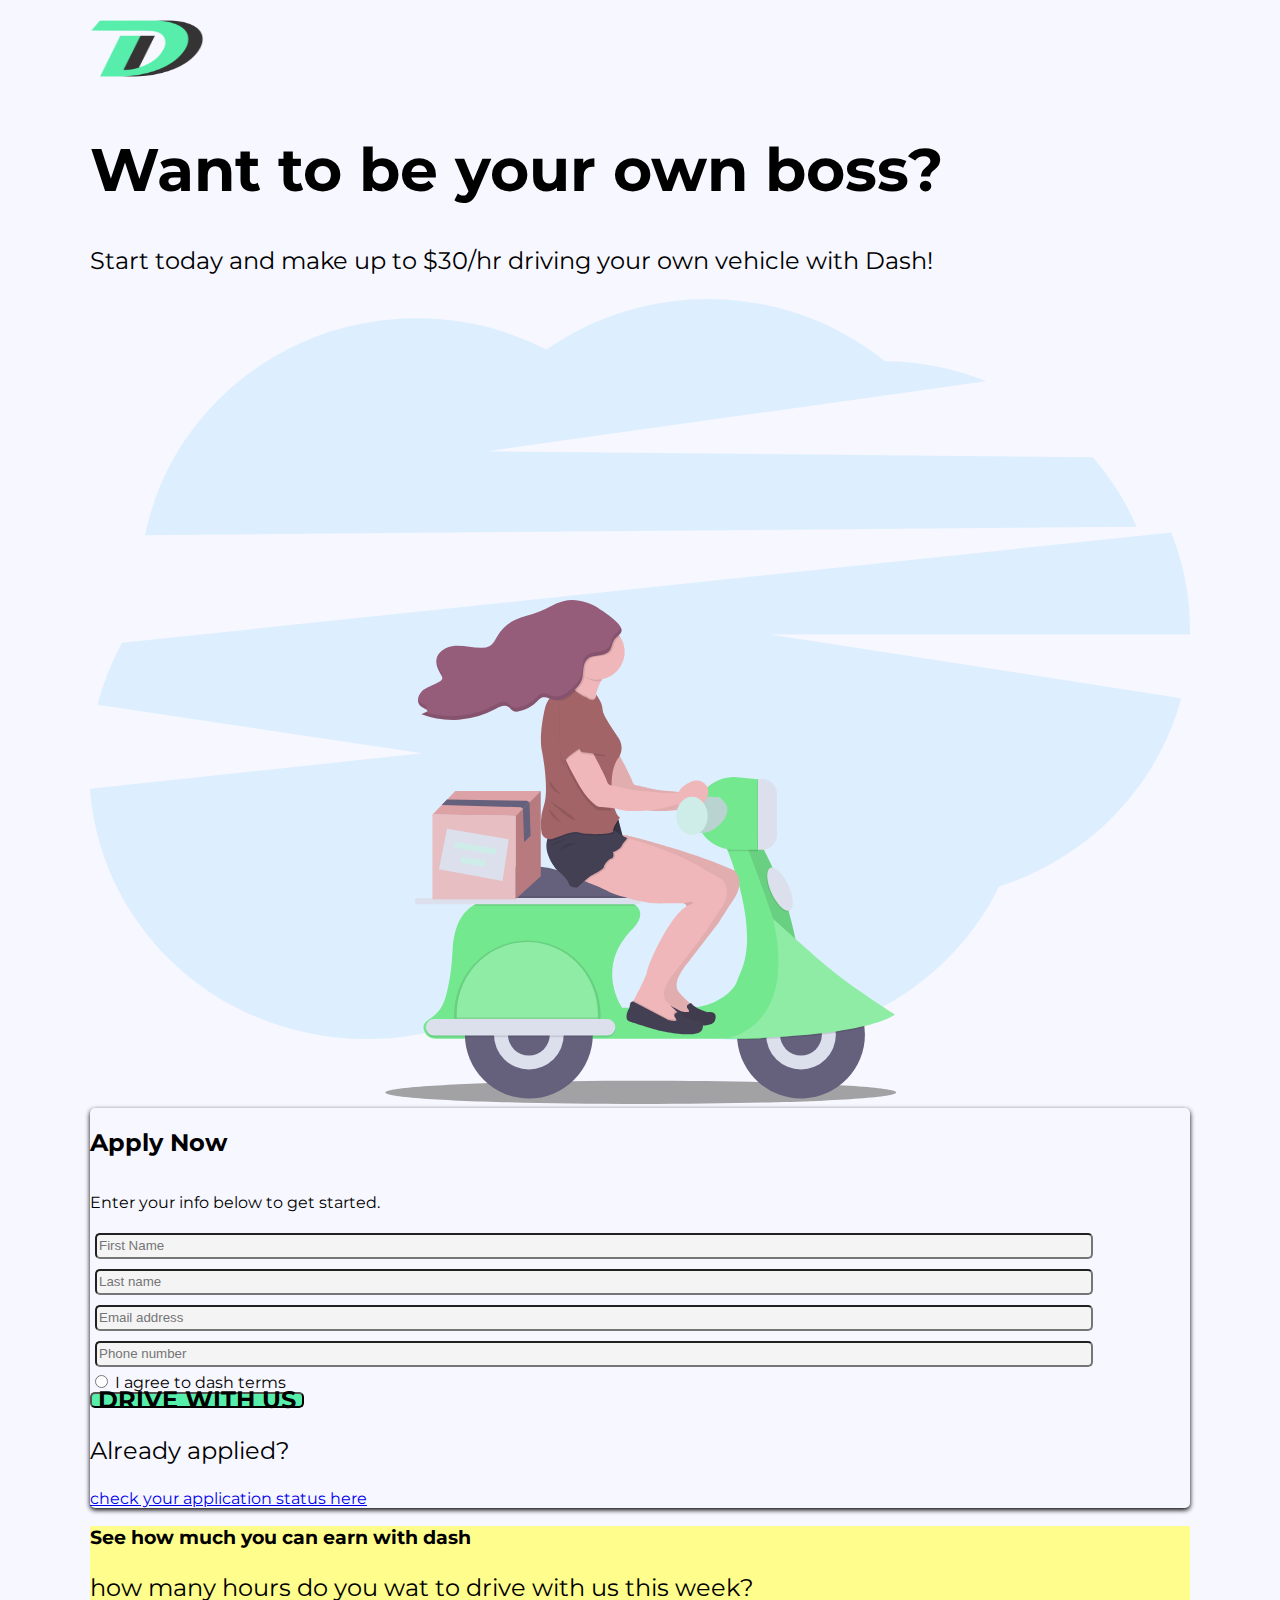
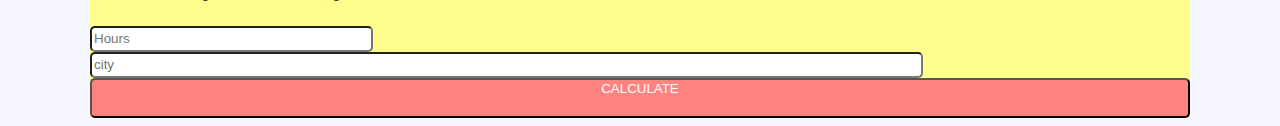
==== Landing page/index.html @ cfe4fe91 "1" ====
<!DOCTYPE html>
<html lang="en">

    <head>
        <meta charset="UTF-8">
        <meta name="viewport" content="width=device-width, initial-scale=1.0">
        <title>Document</title>
        <link rel="stylesheet" href="css/main.css">
        <link rel="preconnect" href="https://fonts.gstatic.com">
        <link rel="preconnect" href="https://fonts.gstatic.com">
        <link href="https://fonts.googleapis.com/css2?family=Montserrat:ital,wght@0,100;0,200;0,300;0,400;0,500;0,700;0,800;0,900;1,100;1,200;1,300;1,400;1,500;1,600;1,700;1,800;1,900&display=swap" rel="stylesheet">
    </head>
    <body>

        <main>
            <header>
                <img src="images/logo.png" class="d" alt="D">
            </header> 
        
            <article>
                <!-- adding a h1 because I know this will be the largest text -->
                <h1> 
                    Want to be your own boss?
                </h1>
                <!-- adding a tag becasue I know that this will be the same font size as the font in the footer -->
                <p>
                    Start today and make up to $30/hr driving
                    your own vehicle with Dash!
                </p>
                <img src="images/scooter.svg" alt="scooter" class="scooter">

                <div class="box">

                    <h2>Apply Now</h2>
                    
                    <p class="enter">
                        Enter your info below to get started.
                    </p>
                    
                    <form action="thanks.html" method="post">
                        <div>
                            <label for="" ></label>
                            <input type="text" class="text-box" name="full name" id="full name"
                             placeholder="First Name" >
                        </div>
                        <div>
                            <label for=""></label>
                            <input type="email" class="text-box" name="last name" id="your email" required placeholder="Last name">
                        </div>
                        <div>
                            <label for="" ></label>
                            <input type= "text" class="text-box" name="email"
                            id="your message" placeholder="Email address">
                            
                        </div>
                        <div>
                            <label for="" ></label>
                            <input type= "text" class="text-box" name="your message"
                             placeholder="Phone number">
                            
                        </div>
                        
                        <input type="radio" id="yes" name="past">
                        <label for="">I agree to dash terms</label>
                        <div class="link">

                            <button id="us" type="submit">DRIVE WITH US</button>
                            <p class="applied"> Already applied? </p>
                            <a href="Check your application status here"> check your application status here</a>
                        </div>
                    
                    </form>
                </div>

            </article>
            
            
            
            
        </main>
        <footer>
            <!-- used h3 because it's like an announcement but still bold -->
            <h3>
                See how much you can earn with dash
            </h3>
            <p>
                how many hours do you wat to drive with us this week?
            </p>
            <div class="calculate">

                <div>
                    <label for=""></label>
                    <input type= "text" name="hours"
                    placeholder="Hours" class="message" id="hours">
                    
                </div>
                <div>
                    <label for=""></label>
                    <input type= "text" name="city"
                    placeholder="city" class="message" id="city">
                </div>
                <button type="submit" id="calculate">CALCULATE</button>
            </div>

        </footer>
    </body>


</html>
---- Landing page/css/main.css ----
/* adding padding for mobile version and changing background color */
body{
  padding-left: 38px;
  padding-right: 38px;
  background-color: #F7F7FF;
  font-family: 'Montserrat', sans-serif;
}
/* changing the footer color */
footer{
    background-color: #fffd8c;
}
/* Adjusting height and width of the D logo */
.d{
    width: 114px;
    height: 81px;
}
/* adjusting paragraph font-size */
p{
    font-size: 24px;
}
/* adjustments on the Drive with us button */
#us{
    font-size: 24px;
    background-color: #57eeab;
    border-radius: 5px;
    font-family: 'Montserrat', sans-serif;
    font-weight: bold;
    line-height: 10px;
}
/* text box adjustments and sizing */
.text-box{
    background-color: #F4F4F5 ;
    border-radius: 5px;
    width: 90%;
    margin: 5px;
    line-height: 20px;
}
/* Adjusting layout of the form */
.box{
    box-shadow: 0 2px 5px 0 black;
    display: flex;
    flex-direction: column;
    border-radius: 5px;
} 
/* calcualte button adjustments */
#calculate{
    background-color:#ff8480;
    color: white;
    border-radius: 5px;
    padding-bottom: 20px;
    width: 100%;
}
/* changing enter info font-size */
.enter{
    font-family: 'Montserrat', sans-serif;
    font-size: 16px;
}
.message{
    display: flex;
}
/* changing width of hour text box */
#hours{
    width: 25%;
}
/* changing width of city text box */
#city{
    width: 75%;
}
.message{
    border-radius: 5px;
    line-height: 20px;
}
/* adjusting all h1 text to 60px */
h1{ 
    font-size: 60px;
}
/* ///////////////////// */
/* iPad */ 
/* //////////////////// */
@media screen and (min-width:375px){

body{
    padding-left: 140px;
    padding-right: 140px;
}

}
/* //////////////////// */
/* desktop */
/* //////////////////// */
@media screen and (min-width:768px) {


body{
    padding-left: 82px;
    padding-right: 82px;  
}

}
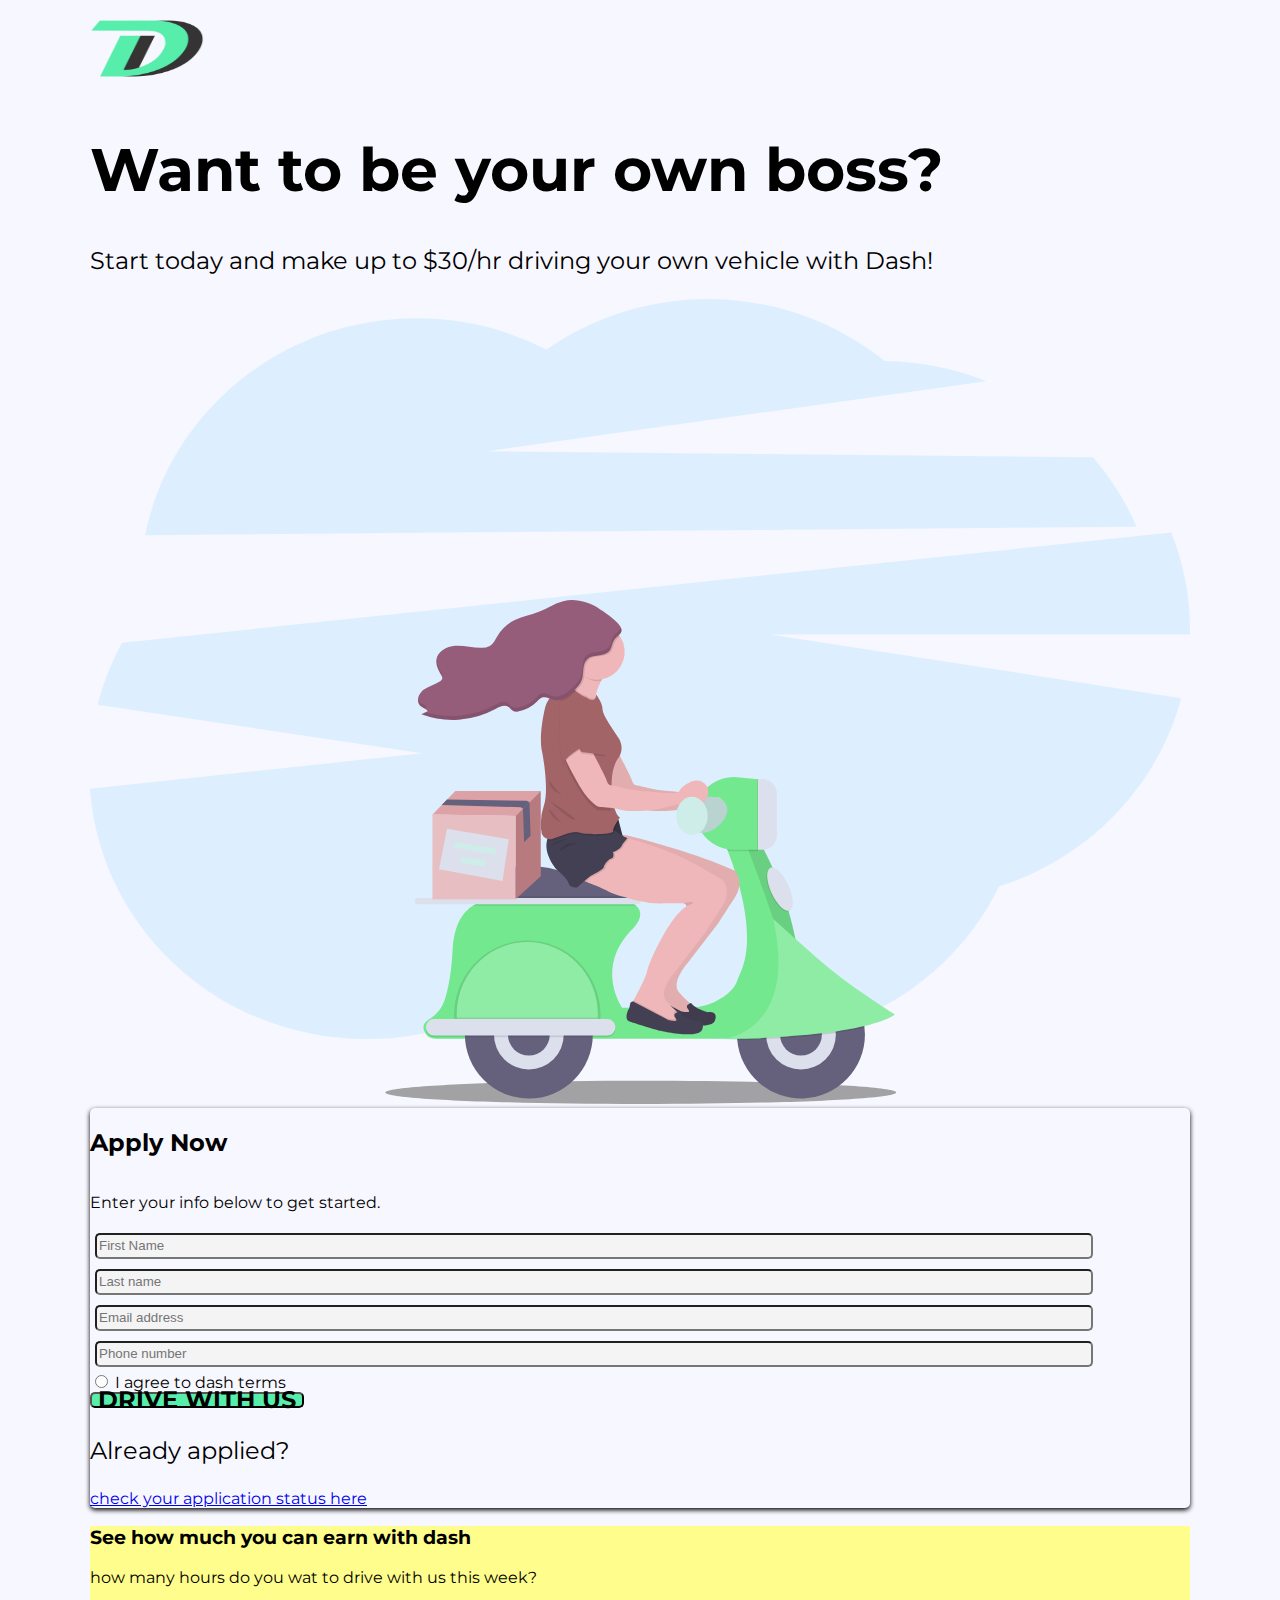
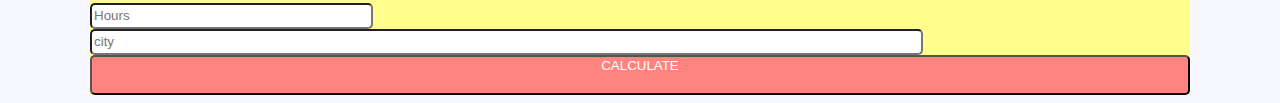
==== commit 048fdbaf: "1" ====
--- a/Landing page/index.html
+++ b/Landing page/index.html
@@ -83,7 +83,7 @@
             <h3>
                 See how much you can earn with dash
             </h3>
-            <p>
+            <p class="enter">
                 how many hours do you wat to drive with us this week?
             </p>
             <div class="calculate">
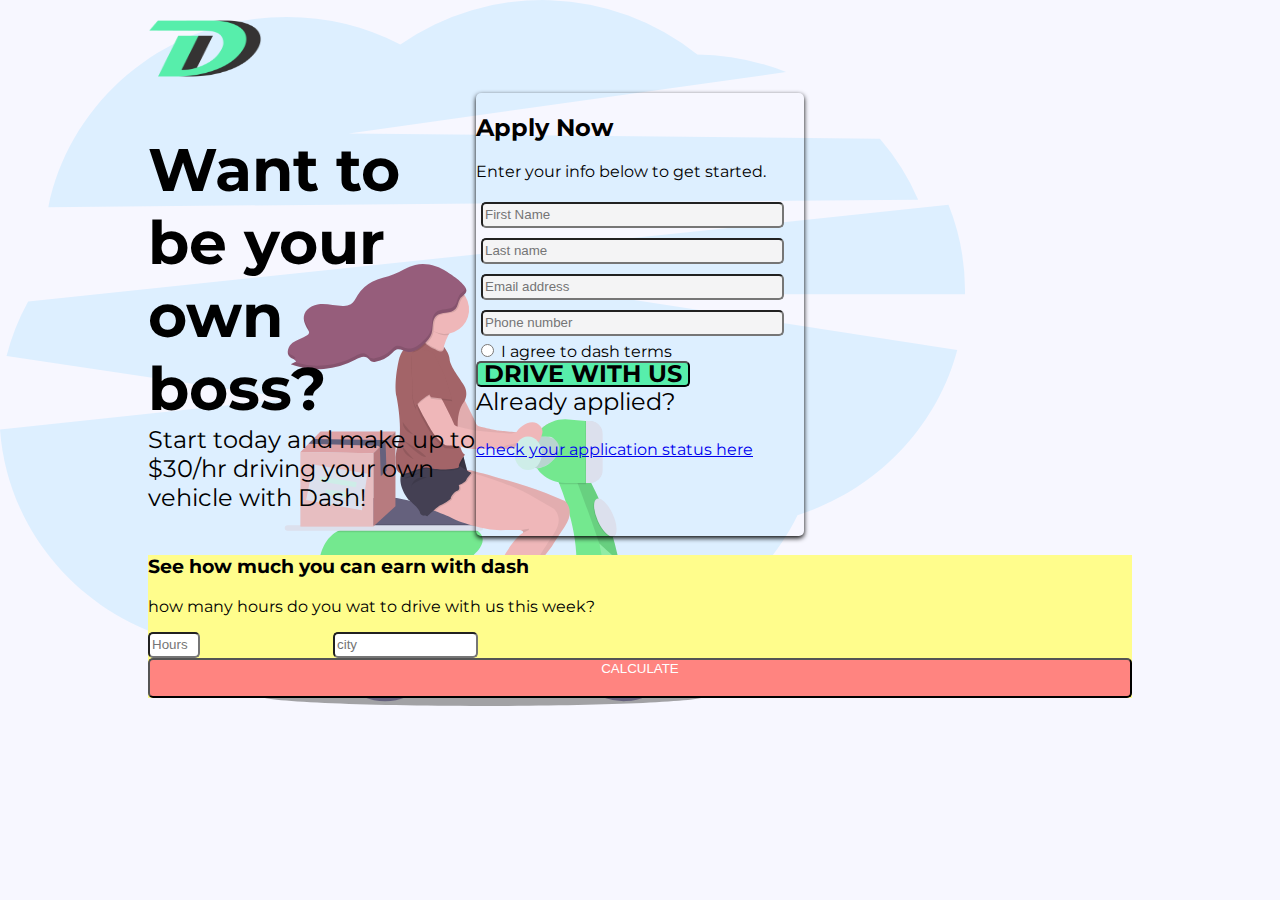
==== commit 274667cf: "1" ====
--- a/Landing page/index.html
+++ b/Landing page/index.html
@@ -18,15 +18,18 @@
             </header> 
         
             <article>
-                <!-- adding a h1 because I know this will be the largest text -->
-                <h1> 
-                    Want to be your own boss?
-                </h1>
-                <!-- adding a tag becasue I know that this will be the same font size as the font in the footer -->
-                <p>
-                    Start today and make up to $30/hr driving
-                    your own vehicle with Dash!
-                </p>
+                <div class="upper">
+
+                    <!-- adding a h1 because I know this will be the largest text -->
+                    <h1> 
+                        Want to be your own boss?
+                    </h1>
+                    <!-- adding a tag becasue I know that this will be the same font size as the font in the footer -->
+                    <p>
+                        Start today and make up to $30/hr driving
+                        your own vehicle with Dash!
+                    </p>
+                </div>
                 <img src="images/scooter.svg" alt="scooter" class="scooter">
 
                 <div class="box">
--- a/Landing page/css/main.css
+++ b/Landing page/css/main.css
@@ -17,6 +17,7 @@
 /* adjusting paragraph font-size */
 p{
     font-size: 24px;
+    margin-top: 0;
 }
 /* adjustments on the Drive with us button */
 #us{
@@ -25,7 +26,7 @@
     border-radius: 5px;
     font-family: 'Montserrat', sans-serif;
     font-weight: bold;
-    line-height: 10px;
+    line-height: 20px;
 }
 /* text box adjustments and sizing */
 .text-box{
@@ -50,21 +51,23 @@
     padding-bottom: 20px;
     width: 100%;
 }
+.calculate{
+    display: flex;
+    flex-wrap: wrap;
+}
 /* changing enter info font-size */
 .enter{
     font-family: 'Montserrat', sans-serif;
     font-size: 16px;
 }
-.message{
-    display: flex;
-}
+
 /* changing width of hour text box */
 #hours{
-    width: 25%;
+    width: 24%;
 }
 /* changing width of city text box */
 #city{
-    width: 75%;
+    width: 74%;
 }
 .message{
     border-radius: 5px;
@@ -73,16 +76,19 @@
 /* adjusting all h1 text to 60px */
 h1{ 
     font-size: 60px;
+    margin-bottom: 0;
 }
 /* ///////////////////// */
 /* iPad */ 
 /* //////////////////// */
 @media screen and (min-width:375px){
+/* adding padding to either side */
+body{
+    /* padding-left: 82px;
+    padding-right: 82px; */
+    padding: 0 82px;
+}
 
-body{
-    padding-left: 140px;
-    padding-right: 140px;
-}
 
 }
 /* //////////////////// */
@@ -90,10 +96,21 @@
 /* //////////////////// */
 @media screen and (min-width:768px) {
 
+.scooter{
+    display: none;
+}
 
 body{
-    padding-left: 82px;
-    padding-right: 82px;  
+    padding-left: 140px;
+    padding-right: 140px; 
+    background-image: url("../images/scooter.svg");
+    background-repeat: no-repeat; 
+}
+article{
+    display: grid;
+    grid-template-columns: 1fr 1fr 1fr;
 }
 
+
+
 }
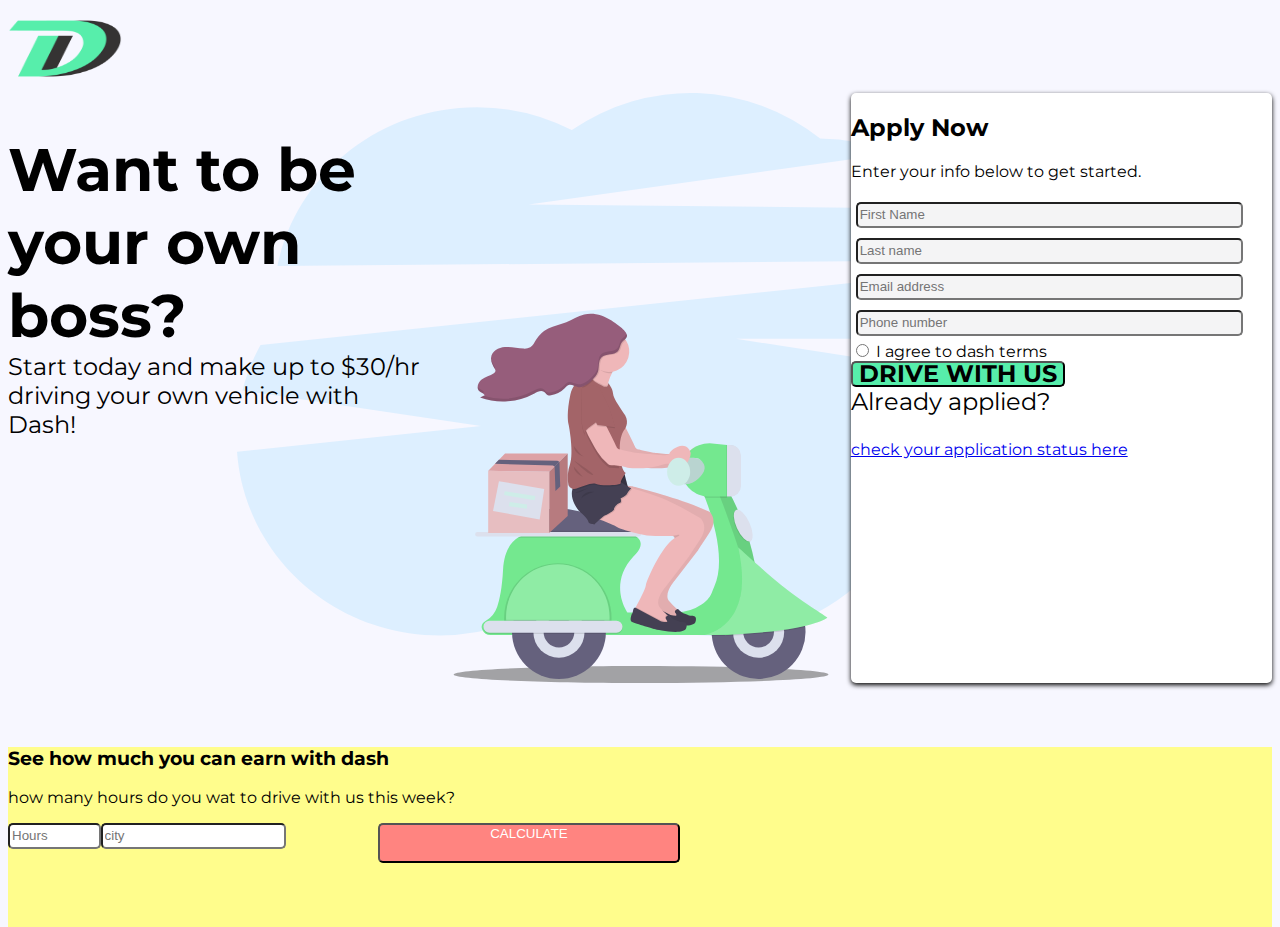
==== commit 6927afc9: "saturday" ====
--- a/Landing page/index.html
+++ b/Landing page/index.html
@@ -1,6 +1,6 @@
 <!DOCTYPE html>
 <html lang="en">
-
+<!-- adding links -->
     <head>
         <meta charset="UTF-8">
         <meta name="viewport" content="width=device-width, initial-scale=1.0">
@@ -13,6 +13,7 @@
     <body>
 
         <main>
+            <!-- adding the D logo above everthing -->
             <header>
                 <img src="images/logo.png" class="d" alt="D">
             </header> 
@@ -30,6 +31,7 @@
                         your own vehicle with Dash!
                     </p>
                 </div>
+                <!-- adding the scooter image in the correct place -->
                 <img src="images/scooter.svg" alt="scooter" class="scooter">
 
                 <div class="box">
@@ -82,27 +84,32 @@
             
         </main>
         <footer>
-            <!-- used h3 because it's like an announcement but still bold -->
-            <h3>
-                See how much you can earn with dash
-            </h3>
-            <p class="enter">
-                how many hours do you wat to drive with us this week?
-            </p>
-            <div class="calculate">
+            <div class="element">
 
-                <div>
-                    <label for=""></label>
-                    <input type= "text" name="hours"
-                    placeholder="Hours" class="message" id="hours">
-                    
+                <!-- used h3 because it's like an announcement but still bold -->
+                <h3>
+                    See how much you can earn with dash
+                </h3>
+                <p class="enter">
+                    how many hours do you wat to drive with us this week?
+                </p>
+                <div class="calculate">
+                    <div class="flex">
+
+                        <div id="one">
+                            <label for=""></label>
+                            <input type= "text" name="hours"
+                            placeholder="Hours" class="message" id="hours">
+                            
+                        </div>
+                        <div id="two">
+                            <label for=""></label>
+                            <input type= "text" name="city"
+                            placeholder="city" class="message" id="city">
+                        </div>
+                    </div>
+                    <button type="submit" id="calculate">CALCULATE</button>
                 </div>
-                <div>
-                    <label for=""></label>
-                    <input type= "text" name="city"
-                    placeholder="city" class="message" id="city">
-                </div>
-                <button type="submit" id="calculate">CALCULATE</button>
             </div>
 
         </footer>
--- a/Landing page/css/main.css
+++ b/Landing page/css/main.css
@@ -42,6 +42,9 @@
     display: flex;
     flex-direction: column;
     border-radius: 5px;
+    background-color: white;
+    max-width: 535px;
+    height: 590px;
 } 
 /* calcualte button adjustments */
 #calculate{
@@ -49,7 +52,8 @@
     color: white;
     border-radius: 5px;
     padding-bottom: 20px;
-    width: 100%;
+    max-width: 302px;
+    width: 302px;
 }
 .calculate{
     display: flex;
@@ -60,14 +64,21 @@
     font-family: 'Montserrat', sans-serif;
     font-size: 16px;
 }
-
+#one{
+    width: 25%;
+}
+.flex{
+    display: flex;
+}
 /* changing width of hour text box */
 #hours{
-    width: 24%;
+    width: 100%;
+    box-sizing: border-box;
 }
 /* changing width of city text box */
 #city{
-    width: 74%;
+    width: 100%;
+    box-sizing: border-box;
 }
 .message{
     border-radius: 5px;
@@ -99,17 +110,46 @@
 .scooter{
     display: none;
 }
-
+main{
+    height: 80%;
+    max-width: 1640px;
+    margin: 0 auto;
+}
+.calculate{
+    width: auto;
+}
+html{
+    height: 100%;
+}
+.element{
+    max-width: 1640px;
+    margin: 0 auto;
+}
+footer{
+    height: 20%;
+}
+.upper{
+    max-width:505px;
+    display: center;
+}
 body{
     padding-left: 140px;
     padding-right: 140px; 
-    background-image: url("../images/scooter.svg");
-    background-repeat: no-repeat; 
+    height: 100%;
+    padding: 0;
 }
 article{
     display: grid;
     grid-template-columns: 1fr 1fr 1fr;
 }
+.box{
+    grid-column-start: 3;
+}
+article{
+    background-image: url("../images/scooter.svg");
+    background-repeat: no-repeat; 
+    background-position: center;
+}
 
 
 
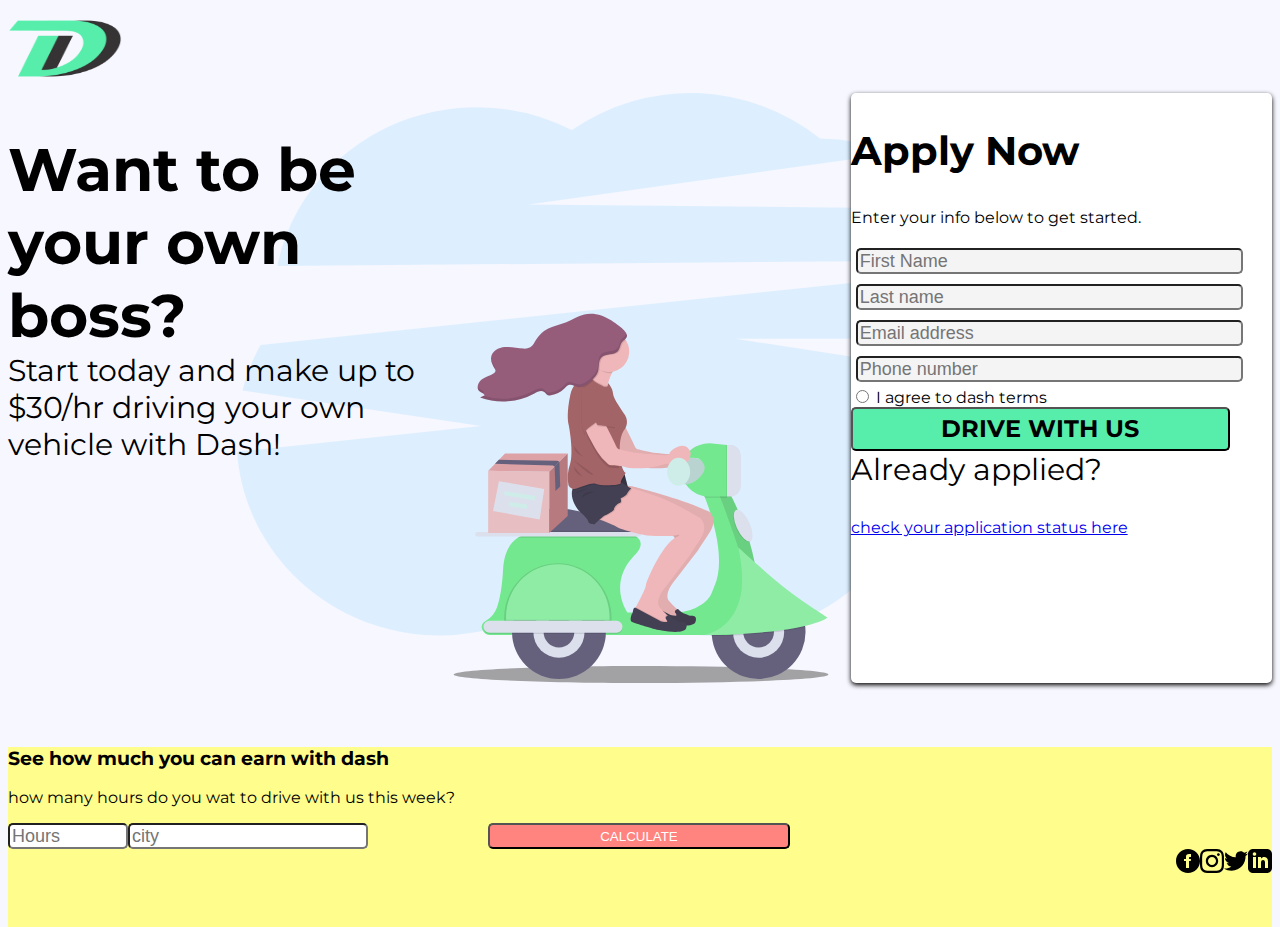
==== commit be86f769: "friday" ====
--- a/Landing page/index.html
+++ b/Landing page/index.html
@@ -44,22 +44,22 @@
                     
                     <form action="thanks.html" method="post">
                         <div>
-                            <label for="" ></label>
+                            
                             <input type="text" class="text-box" name="full name" id="full name"
                              placeholder="First Name" >
                         </div>
                         <div>
-                            <label for=""></label>
+                            
                             <input type="email" class="text-box" name="last name" id="your email" required placeholder="Last name">
                         </div>
                         <div>
-                            <label for="" ></label>
+                            
                             <input type= "text" class="text-box" name="email"
                             id="your message" placeholder="Email address">
                             
                         </div>
                         <div>
-                            <label for="" ></label>
+                            
                             <input type= "text" class="text-box" name="your message"
                              placeholder="Phone number">
                             
@@ -97,18 +97,26 @@
                     <div class="flex">
 
                         <div id="one">
-                            <label for=""></label>
+                            
                             <input type= "text" name="hours"
                             placeholder="Hours" class="message" id="hours">
                             
                         </div>
                         <div id="two">
-                            <label for=""></label>
+                            
                             <input type= "text" name="city"
                             placeholder="city" class="message" id="city">
                         </div>
                     </div>
                     <button type="submit" id="calculate">CALCULATE</button>
+                </div>
+                <div class="icons">
+
+                    <!-- adding social media icons -->
+                    <img src="images/iconmonstr-facebook-4.svg">
+                    <img src="images/iconmonstr-instagram-11.svg">
+                    <img src="images/iconmonstr-twitter-1.svg">
+                    <img src="images/iconmonstr-linkedin-3.svg">
                 </div>
             </div>
 
--- a/Landing page/css/main.css
+++ b/Landing page/css/main.css
@@ -27,6 +27,8 @@
     font-family: 'Montserrat', sans-serif;
     font-weight: bold;
     line-height: 20px;
+    width: 90%;
+    padding: 10px;
 }
 /* text box adjustments and sizing */
 .text-box{
@@ -51,7 +53,6 @@
     background-color:#ff8480;
     color: white;
     border-radius: 5px;
-    padding-bottom: 20px;
     max-width: 302px;
     width: 302px;
 }
@@ -89,6 +90,16 @@
     font-size: 60px;
     margin-bottom: 0;
 }
+/* changing font size for apple now */
+h2{
+    font-size: 40px;
+}
+/* adjusting icon placement */
+.icons{
+    display: flex;
+    justify-content: center;
+    justify-content: space-around;
+}
 /* ///////////////////// */
 /* iPad */ 
 /* //////////////////// */
@@ -98,6 +109,12 @@
     /* padding-left: 82px;
     padding-right: 82px; */
     padding: 0 82px;
+}
+article p{
+    font-size: 30px;
+}
+.message, .text-box{
+    font-size: 18px;
 }
 
 
@@ -150,7 +167,9 @@
     background-repeat: no-repeat; 
     background-position: center;
 }
-
+.icons{
+    justify-content: flex-end;
+}
 
 
 }
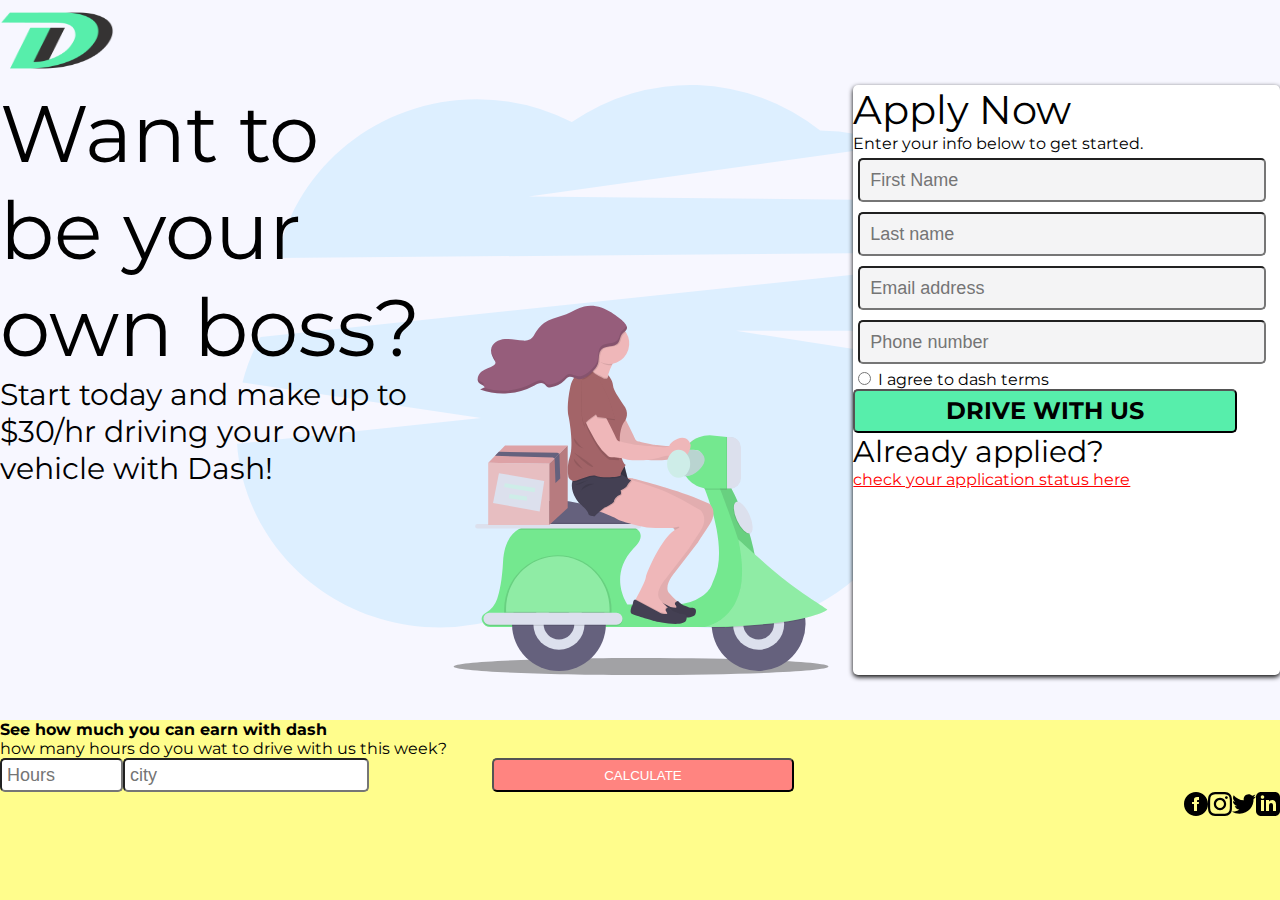
==== commit ea93e201: "changes" ====
--- a/Landing page/index.html
+++ b/Landing page/index.html
@@ -19,6 +19,7 @@
             </header> 
         
             <article>
+                
                 <div class="upper">
 
                     <!-- adding a h1 because I know this will be the largest text -->
@@ -33,7 +34,7 @@
                 </div>
                 <!-- adding the scooter image in the correct place -->
                 <img src="images/scooter.svg" alt="scooter" class="scooter">
-
+                <!-- adding a div around all the elements for a form -->
                 <div class="box">
 
                     <h2>Apply Now</h2>
@@ -41,13 +42,15 @@
                     <p class="enter">
                         Enter your info below to get started.
                     </p>
-                    
-                    <form action="thanks.html" method="post">
+                    <!-- adding a form for people to fill out info -->
+                    <form>
+                        <!-- individual slots -->
                         <div>
                             
                             <input type="text" class="text-box" name="full name" id="full name"
                              placeholder="First Name" >
                         </div>
+                        <!-- individual slots -->
                         <div>
                             
                             <input type="email" class="text-box" name="last name" id="your email" required placeholder="Last name">
@@ -68,10 +71,10 @@
                         <input type="radio" id="yes" name="past">
                         <label for="">I agree to dash terms</label>
                         <div class="link">
-
+                            <!-- link with a button -->
                             <button id="us" type="submit">DRIVE WITH US</button>
                             <p class="applied"> Already applied? </p>
-                            <a href="Check your application status here"> check your application status here</a>
+                            <a href="Check your application status here" id="red"> check your application status here</a>
                         </div>
                     
                     </form>
@@ -84,24 +87,28 @@
             
         </main>
         <footer>
+            <!-- setting a class to this div so I can set a max width to it -->
             <div class="element">
+                <div class="line">
 
-                <!-- used h3 because it's like an announcement but still bold -->
-                <h3>
-                    See how much you can earn with dash
-                </h3>
-                <p class="enter">
-                    how many hours do you wat to drive with us this week?
-                </p>
+                    <!-- used h3 because it's like an announcement but still bold -->
+                    <h3>
+                        See how much you can earn with dash
+                    </h3>
+                    <p class="enter">
+                        how many hours do you wat to drive with us this week?
+                    </p>
+                </div>
                 <div class="calculate">
                     <div class="flex">
-
+                        <!-- putting a div around so I can make it take up 25% width in mobile -->
                         <div id="one">
                             
                             <input type= "text" name="hours"
                             placeholder="Hours" class="message" id="hours">
                             
                         </div>
+                        <!-- putting a div around so I can make it take up 75% width in mobile -->
                         <div id="two">
                             
                             <input type= "text" name="city"
--- a/Landing page/css/main.css
+++ b/Landing page/css/main.css
@@ -1,3 +1,92 @@
+/* css reset */
+html,
+body,
+div,
+span,
+applet,
+object,
+iframe,
+h1,
+h2,
+h3,
+h4,
+h5,
+h6,
+p,
+blockquote,
+pre,
+a,
+abbr,
+acronym,
+address,
+big,
+cite,
+code,
+del,
+dfn,
+em,
+img,
+ins,
+kbd,
+q,
+s,
+samp,
+small,
+strike,
+strong,
+sub,
+sup,
+tt,
+var,
+b,
+u,
+i,
+center,
+dl,
+dt,
+dd,
+ol,
+ul,
+li,
+fieldset,
+form,
+label,
+legend,
+table,
+caption,
+tbody,
+tfoot,
+thead,
+tr,
+th,
+td,
+article,
+aside,
+canvas,
+details,
+embed,
+figure,
+figcaption,
+footer,
+header,
+hgroup,
+menu,
+nav,
+output,
+ruby,
+section,
+summary,
+time,
+mark,
+audio,
+video {
+  margin: 0;
+  padding: 0;
+  border: 0;
+  font-size: 100%;
+  font: inherit;
+  vertical-align: baseline;
+}
 /* adding padding for mobile version and changing background color */
 body{
   padding-left: 38px;
@@ -30,6 +119,9 @@
     width: 90%;
     padding: 10px;
 }
+h3{
+    font-weight: bold;
+}
 /* text box adjustments and sizing */
 .text-box{
     background-color: #F4F4F5 ;
@@ -37,6 +129,7 @@
     width: 90%;
     margin: 5px;
     line-height: 20px;
+    padding: 10px;
 }
 /* Adjusting layout of the form */
 .box{
@@ -55,6 +148,7 @@
     border-radius: 5px;
     max-width: 302px;
     width: 302px;
+    padding: 5px;
 }
 .calculate{
     display: flex;
@@ -71,6 +165,9 @@
 .flex{
     display: flex;
 }
+#red{
+    color: red;
+}
 /* changing width of hour text box */
 #hours{
     width: 100%;
@@ -84,6 +181,7 @@
 .message{
     border-radius: 5px;
     line-height: 20px;
+    padding: 5px;
 }
 /* adjusting all h1 text to 60px */
 h1{ 
@@ -116,60 +214,87 @@
 .message, .text-box{
     font-size: 18px;
 }
-
+.icons{
+    display: flex;
+    justify-content: center;
+    justify-content: space-evenly;
+}
 
 }
 /* //////////////////// */
 /* desktop */
 /* //////////////////// */
-@media screen and (min-width:768px) {
-
+@media screen and (min-width:768px)
+ {
+/* deleting scooter image */
 .scooter{
     display: none;
 }
+/* setting a max-width to the main tag */
 main{
     height: 80%;
     max-width: 1640px;
     margin: 0 auto;
 }
+/* giving the calculate button auto width */
 .calculate{
     width: auto;
 }
+/* setting full height to HTML */
 html{
     height: 100%;
 }
+/* setting a max width so it doesn't continue with the footer yellow */
 .element{
     max-width: 1640px;
     margin: 0 auto;
 }
+/* adjusting footer (yellow) height */
 footer{
     height: 20%;
 }
+/* adjusting the most upper text(boss part) */
 .upper{
     max-width:505px;
     display: center;
 }
+/* adjusting body width */
 body{
     padding-left: 140px;
     padding-right: 140px; 
     height: 100%;
     padding: 0;
 }
+/* making 3 columns for the desktop version, I am puting nothing in the middle column so that a space remains there */
 article{
     display: grid;
     grid-template-columns: 1fr 1fr 1fr;
 }
+/* assigning the box class to the 3rd column */
 .box{
     grid-column-start: 3;
 }
+/* adding the scooter image as a background and adjusting placement */
 article{
     background-image: url("../images/scooter.svg");
     background-repeat: no-repeat; 
     background-position: center;
 }
+/* adjusting icon placement */
 .icons{
     justify-content: flex-end;
 }
+/* adjusting (Boss text) size */
+h1{
+    font-size: 80px;
+}
+h3{
+    font-size: 18;
+    font-weight: bold;
+}
 
+/* .line{
+    line-height: 20px;
+} */
 
 }
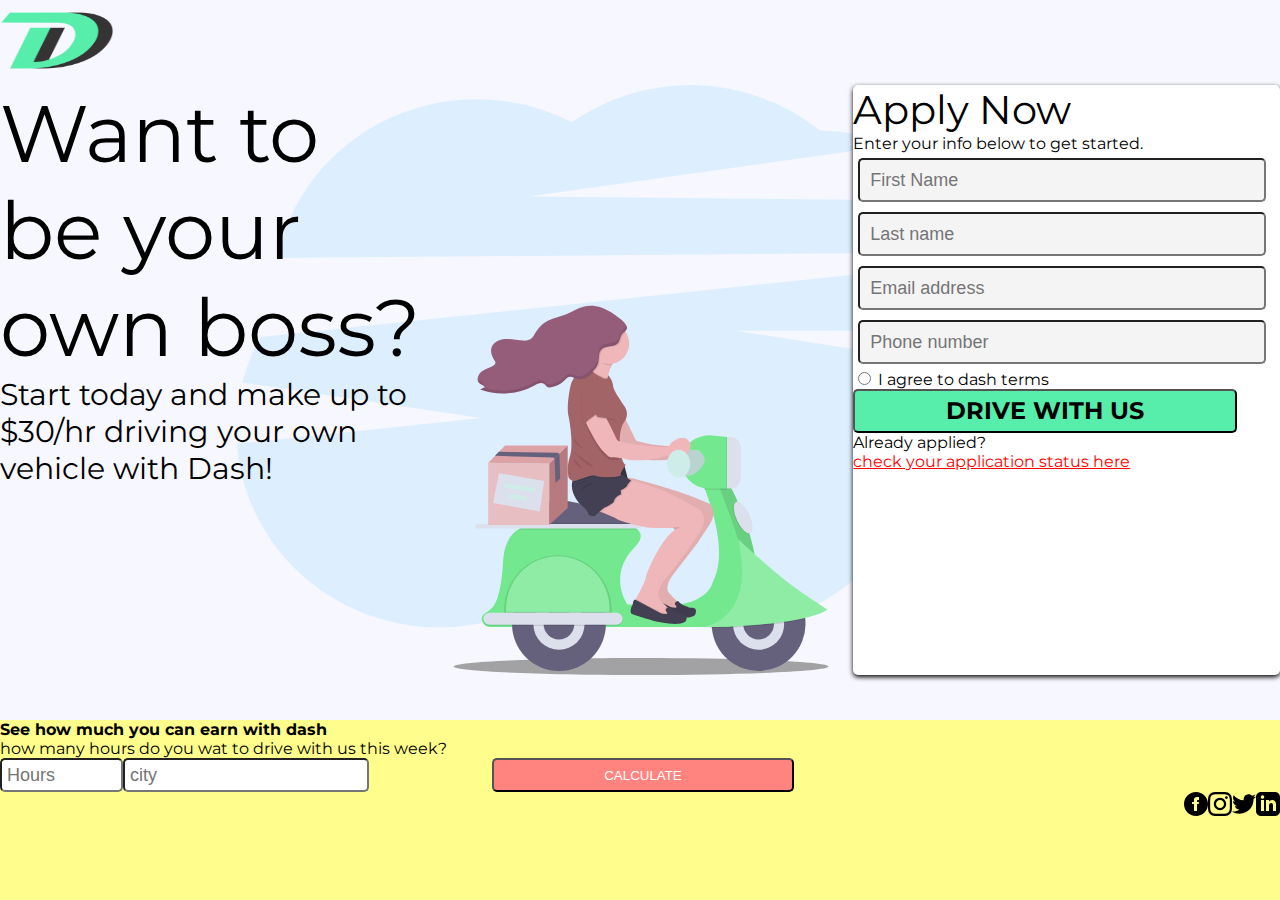
==== commit a8613cb8: "sunday night" ====
--- a/Landing page/index.html
+++ b/Landing page/index.html
@@ -27,7 +27,7 @@
                         Want to be your own boss?
                     </h1>
                     <!-- adding a tag becasue I know that this will be the same font size as the font in the footer -->
-                    <p>
+                    <p class="start">
                         Start today and make up to $30/hr driving
                         your own vehicle with Dash!
                     </p>
@@ -73,8 +73,11 @@
                         <div class="link">
                             <!-- link with a button -->
                             <button id="us" type="submit">DRIVE WITH US</button>
-                            <p class="applied"> Already applied? </p>
-                            <a href="Check your application status here" id="red"> check your application status here</a>
+                            <div class="chunky">
+
+                                <p class="applied"> Already applied? </p>
+                                <a href="Check your application status here" id="red"> check your application status here</a>
+                            </div>
                         </div>
                     
                     </form>
--- a/Landing page/css/main.css
+++ b/Landing page/css/main.css
@@ -139,7 +139,6 @@
     border-radius: 5px;
     background-color: white;
     max-width: 535px;
-    height: 590px;
 } 
 /* calcualte button adjustments */
 #calculate{
@@ -150,6 +149,7 @@
     width: 302px;
     padding: 5px;
 }
+
 .calculate{
     display: flex;
     flex-wrap: wrap;
@@ -162,6 +162,10 @@
 #one{
     width: 25%;
 }
+/* specifying font size for already applied */
+.applied{
+    font-size: 16px;
+}
 .flex{
     display: flex;
 }
@@ -198,6 +202,7 @@
     justify-content: center;
     justify-content: space-around;
 }
+
 /* ///////////////////// */
 /* iPad */ 
 /* //////////////////// */
@@ -208,7 +213,7 @@
     padding-right: 82px; */
     padding: 0 82px;
 }
-article p{
+.start{
     font-size: 30px;
 }
 .message, .text-box{
@@ -218,6 +223,9 @@
     display: flex;
     justify-content: center;
     justify-content: space-evenly;
+}
+p .applied{
+    font-size: 16px;
 }
 
 }
@@ -273,6 +281,7 @@
 /* assigning the box class to the 3rd column */
 .box{
     grid-column-start: 3;
+    height: 590px;
 }
 /* adding the scooter image as a background and adjusting placement */
 article{
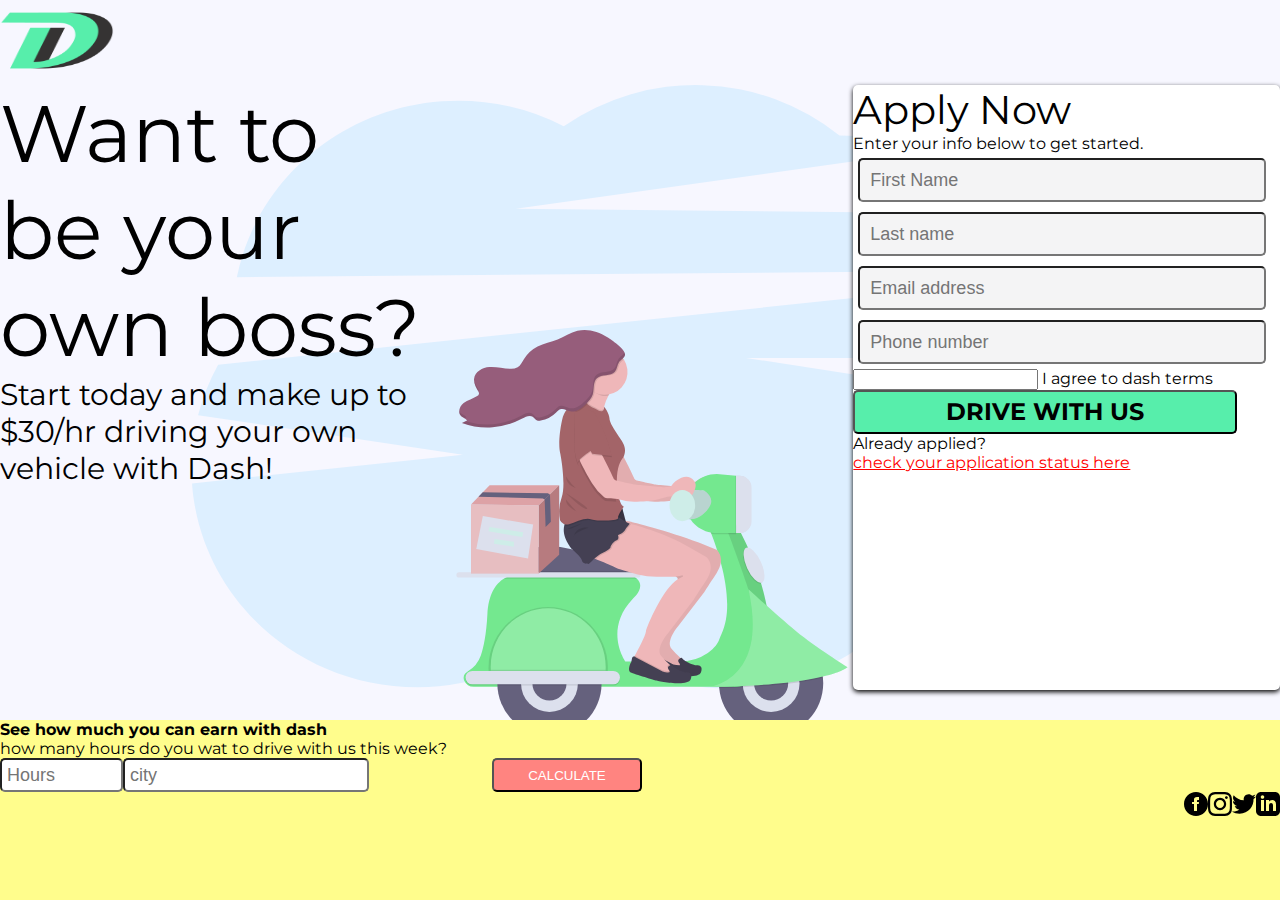
==== commit d3caba71: "monday night" ====
--- a/Landing page/index.html
+++ b/Landing page/index.html
@@ -68,7 +68,7 @@
                             
                         </div>
                         
-                        <input type="radio" id="yes" name="past">
+                        <input type="category" id="yes" name="past" class="category">
                         <label for="">I agree to dash terms</label>
                         <div class="link">
                             <!-- link with a button -->
--- a/Landing page/css/main.css
+++ b/Landing page/css/main.css
@@ -98,6 +98,7 @@
 footer{
     background-color: #fffd8c;
 }
+
 /* Adjusting height and width of the D logo */
 .d{
     width: 114px;
@@ -139,6 +140,8 @@
     border-radius: 5px;
     background-color: white;
     max-width: 535px;
+    padding-bottom: 15px;
+    margin-bottom: 50px;;
 } 
 /* calcualte button adjustments */
 #calculate{
@@ -227,6 +230,12 @@
 p .applied{
     font-size: 16px;
 }
+#calculate{
+    width: 150px;
+}
+/* #city{
+    width: ;
+} */
 
 }
 /* //////////////////// */
@@ -301,7 +310,9 @@
     font-size: 18;
     font-weight: bold;
 }
-
+.two{
+    width: 75%;
+}
 /* .line{
     line-height: 20px;
 } */
